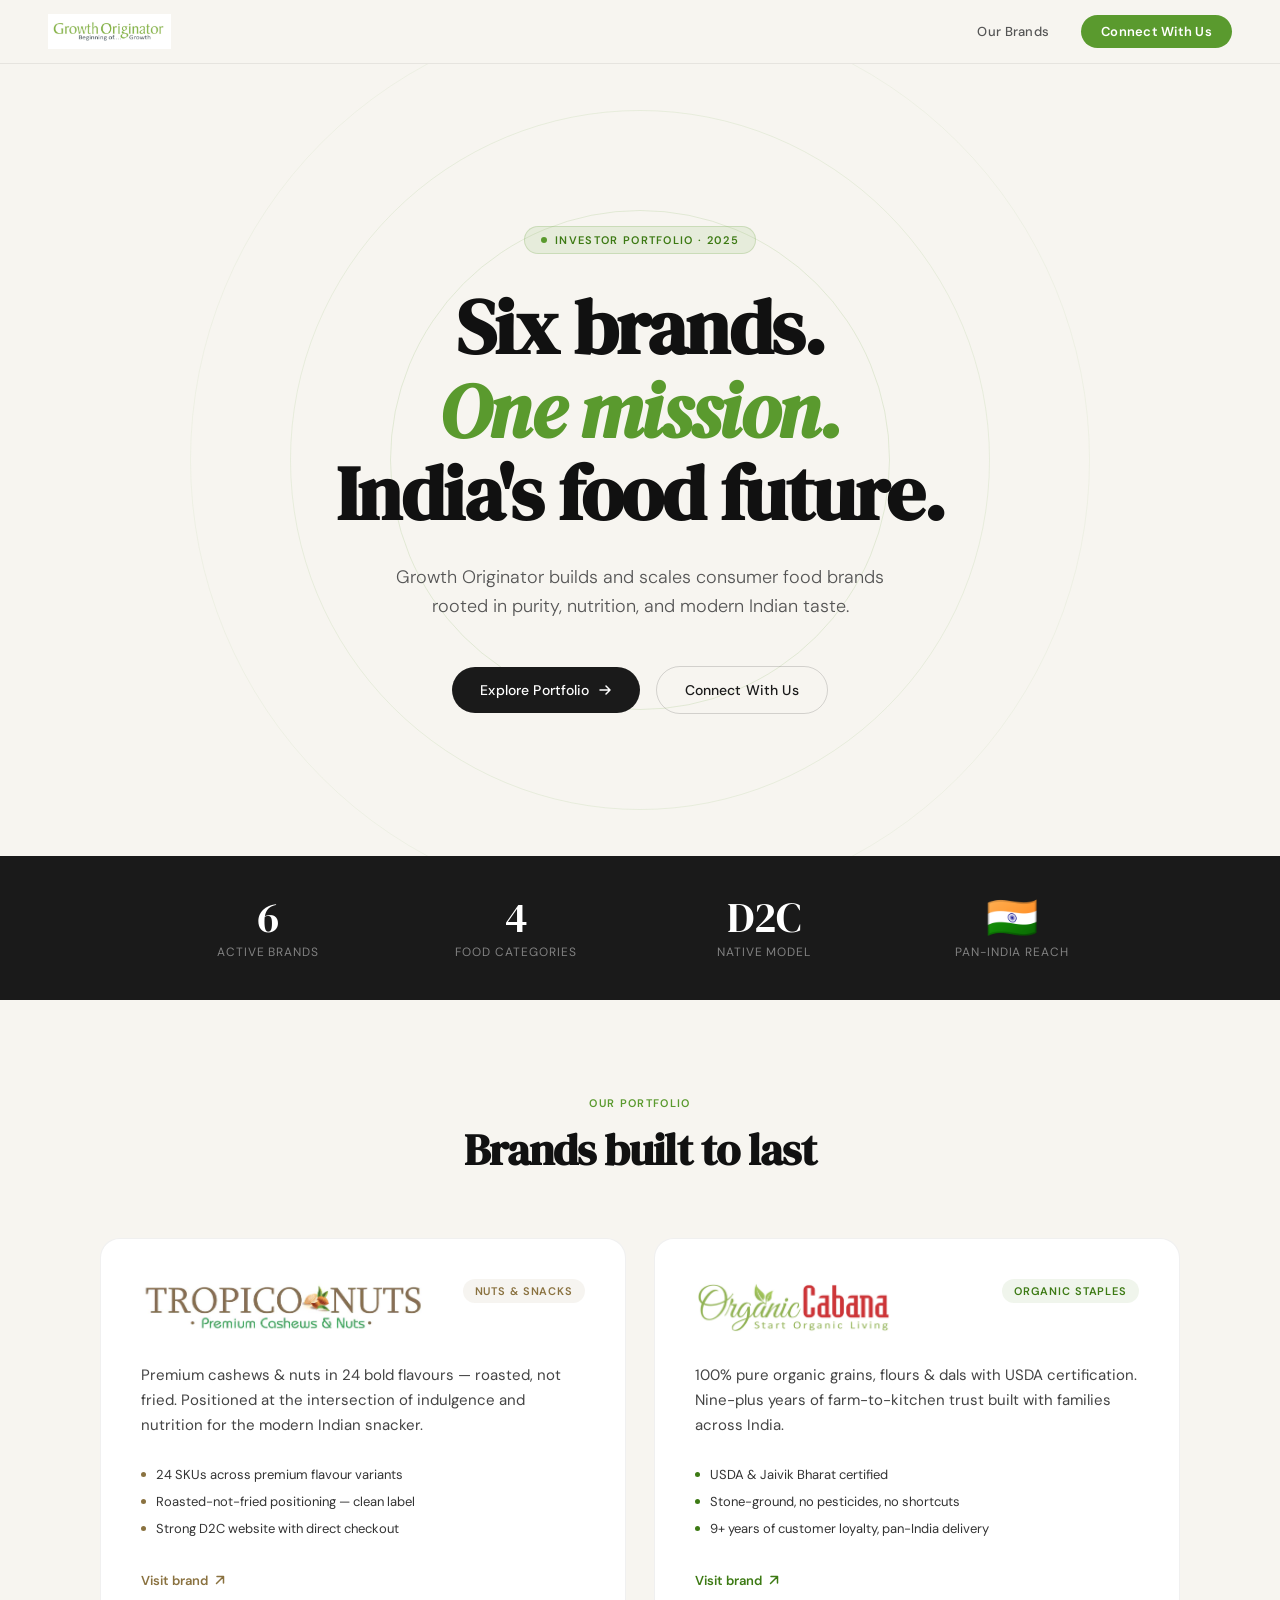
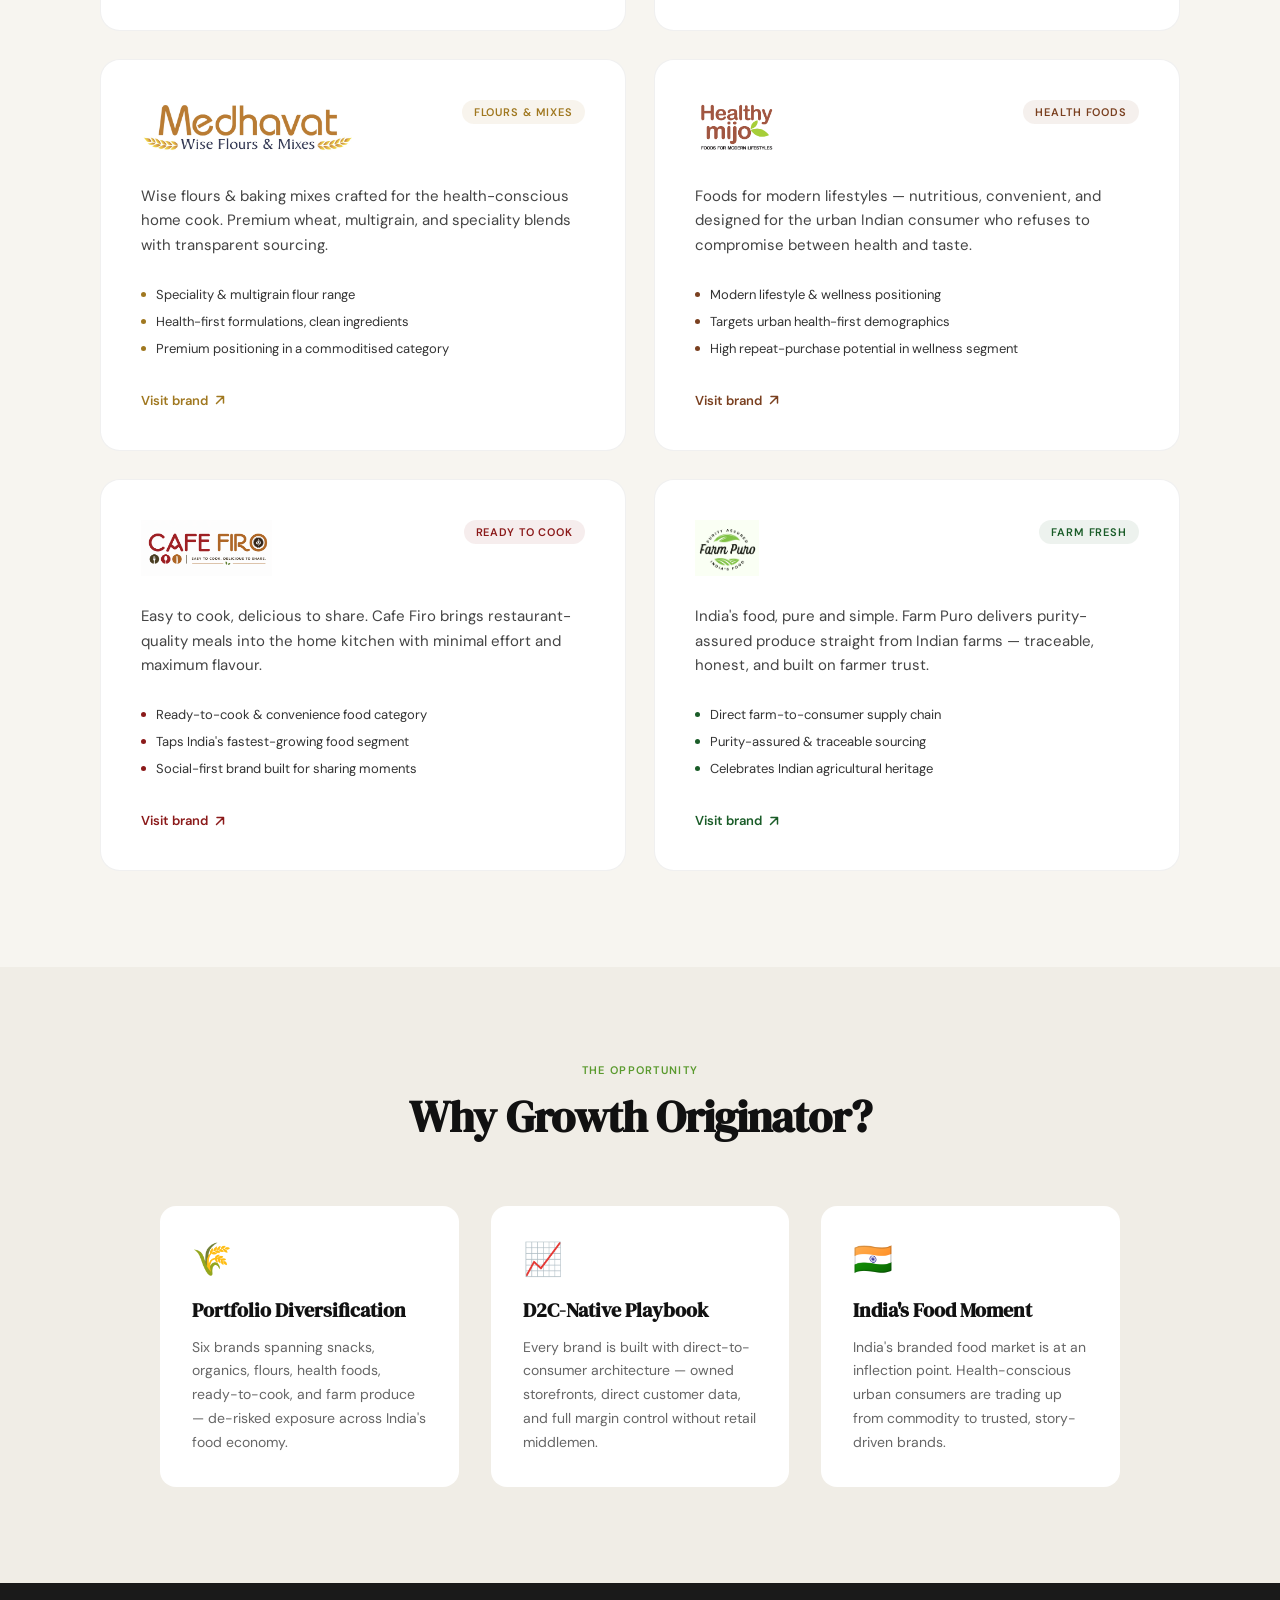
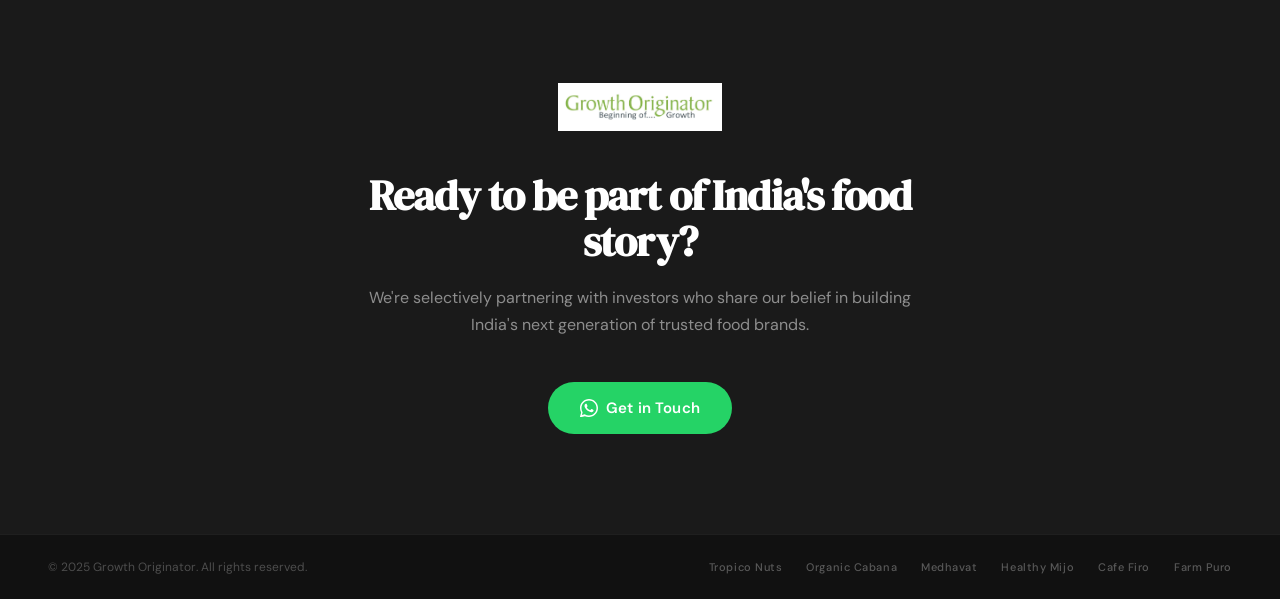
==== index.html @ 5754c077 "Move static site to repo root for GitHub Pages GitHub Pages serves from the repo root (or /docs), no" ====
<!DOCTYPE html>
<html lang="en">
<head>
<meta charset="utf-8" />
<meta name="viewport" content="width=device-width, initial-scale=1" />
<title>Growth Originator — Investor Portfolio</title>
<meta name="description" content="Growth Originator builds and scales consumer food brands rooted in purity, nutrition, and modern Indian taste. Explore our six D2C brands." />
<link rel="preconnect" href="https://fonts.googleapis.com" />
<link rel="preconnect" href="https://fonts.gstatic.com" crossorigin="anonymous" />
<link href="https://fonts.googleapis.com/css2?family=DM+Serif+Display:ital@0;1&family=DM+Sans:wght@300;400;500;600&display=swap" rel="stylesheet" />
<link rel="stylesheet" href="css/styles.css" />
</head>
<body>

<!-- NAV -->
<nav class="nav">
  <img src="assets/img/go-logo.jpg" alt="Growth Originator" class="nav__logo" />
  <div class="nav__links">
    <a href="#portfolio">Our Brands</a>
    <a href="#cta" class="nav__cta">Connect With Us</a>
  </div>
</nav>

<!-- HERO -->
<section class="hero">
  <div class="hero__rings" aria-hidden="true">
    <div class="hero__ring hero__ring--sm"></div>
    <div class="hero__ring hero__ring--lg"></div>
    <div class="hero__ring hero__ring--md"></div>
  </div>

  <div class="hero__content">
    <div class="badge">
      <span class="badge__dot"></span>
      Investor Portfolio &middot; 2025
    </div>
    <h1 class="hero__title">
      Six brands.<br /><em>One mission.</em><br />India's food future.
    </h1>
    <p class="hero__subtitle">
      Growth Originator builds and scales consumer food brands rooted in purity, nutrition, and modern Indian taste.
    </p>
    <div class="hero__actions">
      <a href="#portfolio" class="btn btn--dark">
        Explore Portfolio
        <svg width="14" height="14" viewBox="0 0 14 14" fill="none"><path d="M2 7h10M8 3l4 4-4 4" stroke="currentColor" stroke-width="1.5" stroke-linecap="round" stroke-linejoin="round"/></svg>
      </a>
      <a href="#cta" class="btn btn--outline">Connect With Us</a>
    </div>
  </div>
</section>

<!-- STATS BAR -->
<section class="stats">
  <div class="stats__grid">
    <div class="stat">
      <div class="stat__value">6</div>
      <div class="stat__label">Active Brands</div>
    </div>
    <div class="stat">
      <div class="stat__value">4</div>
      <div class="stat__label">Food Categories</div>
    </div>
    <div class="stat">
      <div class="stat__value">D2C</div>
      <div class="stat__label">Native Model</div>
    </div>
    <div class="stat">
      <div class="stat__value">🇮🇳</div>
      <div class="stat__label">Pan-India Reach</div>
    </div>
  </div>
</section>

<!-- PORTFOLIO GRID -->
<section id="portfolio" class="portfolio">
  <div class="portfolio__inner">
    <div class="section-heading">
      <div class="eyebrow">Our Portfolio</div>
      <h2 class="section-title">Brands built to last</h2>
    </div>

    <div class="card-grid">

      <!-- Tropico Nuts -->
      <article class="card">
        <div class="card__header">
          <img src="assets/img/tropico-nuts.png" alt="Tropico Nuts" class="card__logo" />
          <span class="card__tag" style="color:#8a7240; background:rgba(138,114,64,0.08);">Nuts &amp; Snacks</span>
        </div>
        <p class="card__desc">Premium cashews &amp; nuts in 24 bold flavours — roasted, not fried. Positioned at the intersection of indulgence and nutrition for the modern Indian snacker.</p>
        <ul class="card__points" style="--dot-color:#8a7240;">
          <li>24 SKUs across premium flavour variants</li>
          <li>Roasted-not-fried positioning — clean label</li>
          <li>Strong D2C website with direct checkout</li>
        </ul>
        <a href="https://tropiconuts.vercel.app/" target="_blank" rel="noopener" class="card__link" style="color:#8a7240;">
          Visit brand
          <svg width="12" height="12" viewBox="0 0 12 12" fill="none"><path d="M2.5 9.5l7-7M3 2.5h6.5V9" stroke="currentColor" stroke-width="1.5" stroke-linecap="round" stroke-linejoin="round"/></svg>
        </a>
      </article>

      <!-- Organic Cabana -->
      <article class="card">
        <div class="card__header">
          <img src="assets/img/organic-cabana.png" alt="Organic Cabana" class="card__logo" />
          <span class="card__tag" style="color:#3d7a14; background:rgba(61,122,20,0.08);">Organic Staples</span>
        </div>
        <p class="card__desc">100% pure organic grains, flours &amp; dals with USDA certification. Nine-plus years of farm-to-kitchen trust built with families across India.</p>
        <ul class="card__points" style="--dot-color:#3d7a14;">
          <li>USDA &amp; Jaivik Bharat certified</li>
          <li>Stone-ground, no pesticides, no shortcuts</li>
          <li>9+ years of customer loyalty, pan-India delivery</li>
        </ul>
        <a href="https://organiccabana.growthoriginator.com/" target="_blank" rel="noopener" class="card__link" style="color:#3d7a14;">
          Visit brand
          <svg width="12" height="12" viewBox="0 0 12 12" fill="none"><path d="M2.5 9.5l7-7M3 2.5h6.5V9" stroke="currentColor" stroke-width="1.5" stroke-linecap="round" stroke-linejoin="round"/></svg>
        </a>
      </article>

      <!-- Medhavat -->
      <article class="card">
        <div class="card__header">
          <img src="assets/img/medhavat.png" alt="Medhavat" class="card__logo" />
          <span class="card__tag" style="color:#a07820; background:rgba(160,120,32,0.08);">Flours &amp; Mixes</span>
        </div>
        <p class="card__desc">Wise flours &amp; baking mixes crafted for the health-conscious home cook. Premium wheat, multigrain, and speciality blends with transparent sourcing.</p>
        <ul class="card__points" style="--dot-color:#a07820;">
          <li>Speciality &amp; multigrain flour range</li>
          <li>Health-first formulations, clean ingredients</li>
          <li>Premium positioning in a commoditised category</li>
        </ul>
        <a href="https://medhavat.growthoriginator.com/" target="_blank" rel="noopener" class="card__link" style="color:#a07820;">
          Visit brand
          <svg width="12" height="12" viewBox="0 0 12 12" fill="none"><path d="M2.5 9.5l7-7M3 2.5h6.5V9" stroke="currentColor" stroke-width="1.5" stroke-linecap="round" stroke-linejoin="round"/></svg>
        </a>
      </article>

      <!-- Healthy Mijo -->
      <article class="card">
        <div class="card__header">
          <img src="assets/img/healthy-mijo.png" alt="Healthy Mijo" class="card__logo" />
          <span class="card__tag" style="color:#7a4020; background:rgba(122,64,32,0.08);">Health Foods</span>
        </div>
        <p class="card__desc">Foods for modern lifestyles — nutritious, convenient, and designed for the urban Indian consumer who refuses to compromise between health and taste.</p>
        <ul class="card__points" style="--dot-color:#7a4020;">
          <li>Modern lifestyle &amp; wellness positioning</li>
          <li>Targets urban health-first demographics</li>
          <li>High repeat-purchase potential in wellness segment</li>
        </ul>
        <a href="https://healthymijo.growthoriginator.com/" target="_blank" rel="noopener" class="card__link" style="color:#7a4020;">
          Visit brand
          <svg width="12" height="12" viewBox="0 0 12 12" fill="none"><path d="M2.5 9.5l7-7M3 2.5h6.5V9" stroke="currentColor" stroke-width="1.5" stroke-linecap="round" stroke-linejoin="round"/></svg>
        </a>
      </article>

      <!-- Cafe Firo -->
      <article class="card">
        <div class="card__header">
          <img src="assets/img/cafe-firo.png" alt="Cafe Firo" class="card__logo" />
          <span class="card__tag" style="color:#8b1a1a; background:rgba(139,26,26,0.08);">Ready to Cook</span>
        </div>
        <p class="card__desc">Easy to cook, delicious to share. Cafe Firo brings restaurant-quality meals into the home kitchen with minimal effort and maximum flavour.</p>
        <ul class="card__points" style="--dot-color:#8b1a1a;">
          <li>Ready-to-cook &amp; convenience food category</li>
          <li>Taps India's fastest-growing food segment</li>
          <li>Social-first brand built for sharing moments</li>
        </ul>
        <a href="https://cafefiro.tenskywholesale.com/CafeFiro.html" target="_blank" rel="noopener" class="card__link" style="color:#8b1a1a;">
          Visit brand
          <svg width="12" height="12" viewBox="0 0 12 12" fill="none"><path d="M2.5 9.5l7-7M3 2.5h6.5V9" stroke="currentColor" stroke-width="1.5" stroke-linecap="round" stroke-linejoin="round"/></svg>
        </a>
      </article>

      <!-- Farm Puro -->
      <article class="card">
        <div class="card__header">
          <img src="assets/img/farm-puro.png" alt="Farm Puro" class="card__logo" />
          <span class="card__tag" style="color:#1a5c28; background:rgba(26,92,40,0.08);">Farm Fresh</span>
        </div>
        <p class="card__desc">India's food, pure and simple. Farm Puro delivers purity-assured produce straight from Indian farms — traceable, honest, and built on farmer trust.</p>
        <ul class="card__points" style="--dot-color:#1a5c28;">
          <li>Direct farm-to-consumer supply chain</li>
          <li>Purity-assured &amp; traceable sourcing</li>
          <li>Celebrates Indian agricultural heritage</li>
        </ul>
        <a href="https://farmpuro.tenskywholesale.com/" target="_blank" rel="noopener" class="card__link" style="color:#1a5c28;">
          Visit brand
          <svg width="12" height="12" viewBox="0 0 12 12" fill="none"><path d="M2.5 9.5l7-7M3 2.5h6.5V9" stroke="currentColor" stroke-width="1.5" stroke-linecap="round" stroke-linejoin="round"/></svg>
        </a>
      </article>

    </div>
  </div>
</section>

<!-- WHY INVEST -->
<section class="why">
  <div class="why__inner">
    <div class="section-heading">
      <div class="eyebrow">The Opportunity</div>
      <h2 class="section-title">Why Growth Originator?</h2>
    </div>
    <div class="why__grid">
      <div class="why-card">
        <div class="why-card__icon">🌾</div>
        <h3 class="why-card__title">Portfolio Diversification</h3>
        <p class="why-card__desc">Six brands spanning snacks, organics, flours, health foods, ready-to-cook, and farm produce — de-risked exposure across India's food economy.</p>
      </div>
      <div class="why-card">
        <div class="why-card__icon">📈</div>
        <h3 class="why-card__title">D2C-Native Playbook</h3>
        <p class="why-card__desc">Every brand is built with direct-to-consumer architecture — owned storefronts, direct customer data, and full margin control without retail middlemen.</p>
      </div>
      <div class="why-card">
        <div class="why-card__icon">🇮🇳</div>
        <h3 class="why-card__title">India's Food Moment</h3>
        <p class="why-card__desc">India's branded food market is at an inflection point. Health-conscious urban consumers are trading up from commodity to trusted, story-driven brands.</p>
      </div>
    </div>
  </div>
</section>

<!-- CTA -->
<section id="cta" class="cta">
  <div class="cta__inner">
    <img src="assets/img/go-logo.jpg" alt="Growth Originator" class="cta__logo" />
    <h2 class="cta__title">Ready to be part of India's food story?</h2>
    <p class="cta__subtitle">We're selectively partnering with investors who share our belief in building India's next generation of trusted food brands.</p>
    <div class="cta__actions">
      <a href="https://wa.me/919667395418?text=Hi%2C%20I%20am%20interested%20in%20knowing%20more%20about%20your%20D2C%20Brands" target="_blank" rel="noopener" class="btn btn--whatsapp">
        <svg width="18" height="18" viewBox="0 0 24 24" fill="currentColor"><path d="M17.472 14.382c-.297-.149-1.758-.867-2.03-.967-.273-.099-.471-.148-.67.15-.197.297-.767.966-.94 1.164-.173.199-.347.223-.644.075-.297-.15-1.255-.463-2.39-1.475-.883-.788-1.48-1.761-1.653-2.059-.173-.297-.018-.458.13-.606.134-.133.298-.347.446-.52.149-.174.198-.298.298-.497.099-.198.05-.371-.025-.52-.075-.149-.669-1.612-.916-2.207-.242-.579-.487-.5-.669-.51-.173-.008-.371-.01-.57-.01-.198 0-.52.074-.792.372-.272.297-1.04 1.016-1.04 2.479 0 1.462 1.065 2.875 1.213 3.074.149.198 2.096 3.2 5.077 4.487.709.306 1.262.489 1.694.625.712.227 1.36.195 1.871.118.571-.085 1.758-.719 2.006-1.413.248-.694.248-1.289.173-1.413-.074-.124-.272-.198-.57-.347z"/><path d="M12 0C5.373 0 0 5.373 0 12c0 2.123.555 4.116 1.528 5.847L.057 23.428a.75.75 0 0 0 .915.915l5.624-1.474A11.953 11.953 0 0 0 12 24c6.627 0 12-5.373 12-12S18.627 0 12 0zm0 22c-1.907 0-3.693-.504-5.23-1.385l-.374-.22-3.88 1.017 1.034-3.772-.242-.389A9.96 9.96 0 0 1 2 12C2 6.477 6.477 2 12 2s10 4.477 10 10-4.477 10-10 10z"/></svg>
        Get in Touch
      </a>
    </div>
  </div>
</section>

<!-- FOOTER -->
<footer class="footer">
  <p class="footer__copyright">© 2025 Growth Originator. All rights reserved.</p>
  <div class="footer__links">
    <a href="https://tropiconuts.vercel.app/" target="_blank" rel="noopener">Tropico Nuts</a>
    <a href="https://organiccabana.growthoriginator.com/" target="_blank" rel="noopener">Organic Cabana</a>
    <a href="https://medhavat.growthoriginator.com/" target="_blank" rel="noopener">Medhavat</a>
    <a href="https://healthymijo.growthoriginator.com/" target="_blank" rel="noopener">Healthy Mijo</a>
    <a href="https://cafefiro.tenskywholesale.com/CafeFiro.html" target="_blank" rel="noopener">Cafe Firo</a>
    <a href="https://farmpuro.tenskywholesale.com/" target="_blank" rel="noopener">Farm Puro</a>
  </div>
</footer>

</body>
</html>
---- css/styles.css ----
*, *::before, *::after {
  box-sizing: border-box;
  margin: 0;
  padding: 0;
}

html {
  scroll-behavior: smooth;
}

body {
  background: #f7f5f0;
  font-family: 'DM Sans', sans-serif;
  color: #1a1a1a;
}

a {
  color: inherit;
  text-decoration: none;
}

@keyframes fadeUp {
  from { opacity: 0; transform: translateY(24px); }
  to   { opacity: 1; transform: translateY(0); }
}

@keyframes pulse-dot {
  0%, 100% { opacity: 1; }
  50% { opacity: 0.4; }
}

/* NAV */
.nav {
  position: sticky;
  top: 0;
  z-index: 100;
  background: rgba(247, 245, 240, 0.92);
  backdrop-filter: blur(12px);
  border-bottom: 1px solid rgba(0, 0, 0, 0.07);
  padding: 0 48px;
  display: flex;
  align-items: center;
  justify-content: space-between;
  height: 64px;
}

.nav__logo {
  height: 36px;
  object-fit: contain;
}

.nav__links {
  display: flex;
  align-items: center;
  gap: 32px;
}

.nav__links > a {
  font-size: 13px;
  font-weight: 500;
  color: #555;
  letter-spacing: 0.02em;
}

.nav__cta {
  font-weight: 600 !important;
  background: #5a9a2e;
  color: #fff !important;
  padding: 8px 20px;
  border-radius: 100px;
  transition: background 0.2s;
}

.nav__cta:hover {
  background: #4d8527;
}

/* HERO */
.hero {
  min-height: 88vh;
  display: flex;
  flex-direction: column;
  align-items: center;
  justify-content: center;
  text-align: center;
  padding: 80px 48px 60px;
  position: relative;
  overflow: hidden;
}

.hero__rings {
  position: absolute;
  inset: 0;
  pointer-events: none;
}

.hero__ring {
  position: absolute;
  top: 50%;
  left: 50%;
  transform: translate(-50%, -50%);
  border-radius: 50%;
}

.hero__ring--sm {
  width: 500px;
  height: 500px;
  border: 1px solid rgba(90, 154, 46, 0.14);
}

.hero__ring--md {
  width: 700px;
  height: 700px;
  border: 1px solid rgba(90, 154, 46, 0.10);
}

.hero__ring--lg {
  width: 900px;
  height: 900px;
  border: 1px solid rgba(90, 154, 46, 0.06);
}

.hero__content {
  animation: fadeUp 0.8s ease both;
  position: relative;
}

.badge {
  display: inline-flex;
  align-items: center;
  gap: 8px;
  background: rgba(90, 154, 46, 0.10);
  border: 1px solid rgba(90, 154, 46, 0.2);
  color: #3d7a14;
  font-size: 11px;
  font-weight: 600;
  letter-spacing: 0.12em;
  text-transform: uppercase;
  padding: 6px 16px;
  border-radius: 100px;
  margin-bottom: 32px;
}

.badge__dot {
  width: 6px;
  height: 6px;
  border-radius: 50%;
  background: #5a9a2e;
  animation: pulse-dot 2s ease infinite;
}

.hero__title {
  font-family: 'DM Serif Display', serif;
  font-size: clamp(42px, 6vw, 80px);
  line-height: 1.08;
  color: #111;
  max-width: 780px;
  margin: 0 auto 28px;
  letter-spacing: -0.02em;
}

.hero__title em {
  color: #5a9a2e;
  font-style: italic;
}

.hero__subtitle {
  font-size: 18px;
  font-weight: 300;
  color: #555;
  max-width: 520px;
  margin: 0 auto 44px;
  line-height: 1.65;
}

.hero__actions {
  display: flex;
  align-items: center;
  justify-content: center;
  gap: 16px;
  flex-wrap: wrap;
}

.btn {
  display: inline-flex;
  align-items: center;
  gap: 8px;
  font-size: 14px;
  font-weight: 500;
  padding: 14px 28px;
  border-radius: 100px;
  letter-spacing: 0.01em;
  transition: opacity 0.2s, background 0.2s, border-color 0.2s;
}

.btn--dark {
  background: #1a1a1a;
  color: #fff;
}

.btn--dark:hover {
  background: #000;
}

.btn--outline {
  background: transparent;
  color: #1a1a1a;
  border: 1.5px solid rgba(0, 0, 0, 0.15);
}

.btn--outline:hover {
  border-color: rgba(0, 0, 0, 0.3);
}

/* STATS BAR */
.stats {
  background: #1a1a1a;
  padding: 40px 48px;
}

.stats__grid {
  max-width: 960px;
  margin: 0 auto;
  display: grid;
  grid-template-columns: repeat(4, 1fr);
  gap: 32px;
  text-align: center;
}

.stat__value {
  font-family: 'DM Serif Display', serif;
  font-size: 42px;
  color: #fff;
  line-height: 1;
}

.stat__label {
  font-size: 12px;
  color: rgba(255, 255, 255, 0.45);
  margin-top: 6px;
  letter-spacing: 0.08em;
  text-transform: uppercase;
}

/* SECTION HEADING (shared) */
.section-heading {
  text-align: center;
  margin-bottom: 64px;
}

.eyebrow {
  font-size: 11px;
  font-weight: 600;
  letter-spacing: 0.12em;
  text-transform: uppercase;
  color: #5a9a2e;
  margin-bottom: 16px;
}

.section-title {
  font-family: 'DM Serif Display', serif;
  font-size: 44px;
  color: #111;
  letter-spacing: -0.02em;
  line-height: 1.1;
}

/* PORTFOLIO GRID */
.portfolio {
  padding: 96px 48px;
}

.portfolio__inner {
  max-width: 1080px;
  margin: 0 auto;
}

.card-grid {
  display: grid;
  grid-template-columns: repeat(2, 1fr);
  gap: 28px;
}

.card {
  background: #fff;
  border-radius: 20px;
  padding: 40px;
  border: 1px solid rgba(0, 0, 0, 0.06);
  transition: box-shadow 0.2s;
}

.card:hover {
  box-shadow: 0 12px 40px rgba(0, 0, 0, 0.10);
}

.card__header {
  display: flex;
  align-items: flex-start;
  justify-content: space-between;
  margin-bottom: 28px;
  gap: 16px;
}

.card__logo {
  height: 56px;
  object-fit: contain;
  object-position: left;
}

.card__tag {
  font-size: 11px;
  font-weight: 600;
  letter-spacing: 0.08em;
  text-transform: uppercase;
  padding: 5px 12px;
  border-radius: 100px;
  white-space: nowrap;
}

.card__desc {
  font-size: 15px;
  color: #444;
  line-height: 1.65;
  margin-bottom: 28px;
}

.card__points {
  list-style: none;
  display: flex;
  flex-direction: column;
  gap: 10px;
  margin-bottom: 32px;
}

.card__points li {
  display: flex;
  align-items: center;
  gap: 10px;
  font-size: 13px;
  color: #333;
}

.card__points li::before {
  content: '';
  width: 5px;
  height: 5px;
  border-radius: 50%;
  background: var(--dot-color);
  flex-shrink: 0;
}

.card__link {
  display: inline-flex;
  align-items: center;
  gap: 6px;
  font-size: 13px;
  font-weight: 600;
}

/* WHY INVEST */
.why {
  background: #f0ede6;
  padding: 96px 48px;
}

.why__inner {
  max-width: 960px;
  margin: 0 auto;
}

.why__grid {
  display: grid;
  grid-template-columns: repeat(3, 1fr);
  gap: 32px;
}

.why-card {
  background: #fff;
  border-radius: 16px;
  padding: 32px;
}

.why-card__icon {
  font-size: 32px;
  margin-bottom: 16px;
}

.why-card__title {
  font-family: 'DM Serif Display', serif;
  font-size: 20px;
  margin-bottom: 12px;
  color: #111;
}

.why-card__desc {
  font-size: 14px;
  color: #666;
  line-height: 1.7;
}

/* CTA */
.cta {
  background: #1a1a1a;
  padding: 100px 48px;
  text-align: center;
}

.cta__inner {
  max-width: 560px;
  margin: 0 auto;
}

.cta__logo {
  height: 48px;
  object-fit: contain;
  margin-bottom: 36px;
}

.cta__title {
  font-family: 'DM Serif Display', serif;
  font-size: 42px;
  color: #fff;
  margin-bottom: 20px;
  letter-spacing: -0.02em;
  line-height: 1.1;
}

.cta__subtitle {
  font-size: 16px;
  color: rgba(255, 255, 255, 0.5);
  line-height: 1.7;
  margin-bottom: 44px;
}

.cta__actions {
  display: flex;
  align-items: center;
  justify-content: center;
  gap: 16px;
  flex-wrap: wrap;
}

.btn--whatsapp {
  background: #25d366;
  color: #fff;
  font-size: 15px;
  font-weight: 600;
  padding: 16px 32px;
}

.btn--whatsapp:hover {
  background: #20bd5a;
}

/* FOOTER */
.footer {
  background: #111;
  padding: 24px 48px;
  display: flex;
  align-items: center;
  justify-content: space-between;
  border-top: 1px solid rgba(255, 255, 255, 0.06);
  flex-wrap: wrap;
  gap: 16px;
}

.footer__copyright {
  font-size: 12px;
  color: rgba(255, 255, 255, 0.25);
}

.footer__links {
  display: flex;
  gap: 24px;
  flex-wrap: wrap;
}

.footer__links a {
  font-size: 11px;
  color: rgba(255, 255, 255, 0.3);
  letter-spacing: 0.05em;
  font-weight: 500;
  transition: color 0.2s;
}

.footer__links a:hover {
  color: rgba(255, 255, 255, 0.6);
}

/* RESPONSIVE */
@media (max-width: 860px) {
  .nav {
    padding: 0 24px;
  }

  .hero {
    padding: 64px 24px 48px;
  }

  .portfolio,
  .why {
    padding: 64px 24px;
  }

  .card-grid,
  .why__grid,
  .stats__grid {
    grid-template-columns: 1fr;
  }

  .footer {
    flex-direction: column;
    align-items: flex-start;
  }
}

@media (max-width: 480px) {
  .nav {
    padding: 0 16px;
  }

  .nav__logo {
    height: 26px;
  }

  .nav__links {
    gap: 10px;
  }

  .nav__links > a:not(.nav__cta) {
    display: none;
  }

  .nav__cta {
    padding: 7px 16px;
    font-size: 12px !important;
  }

  .card {
    padding: 28px;
  }
}
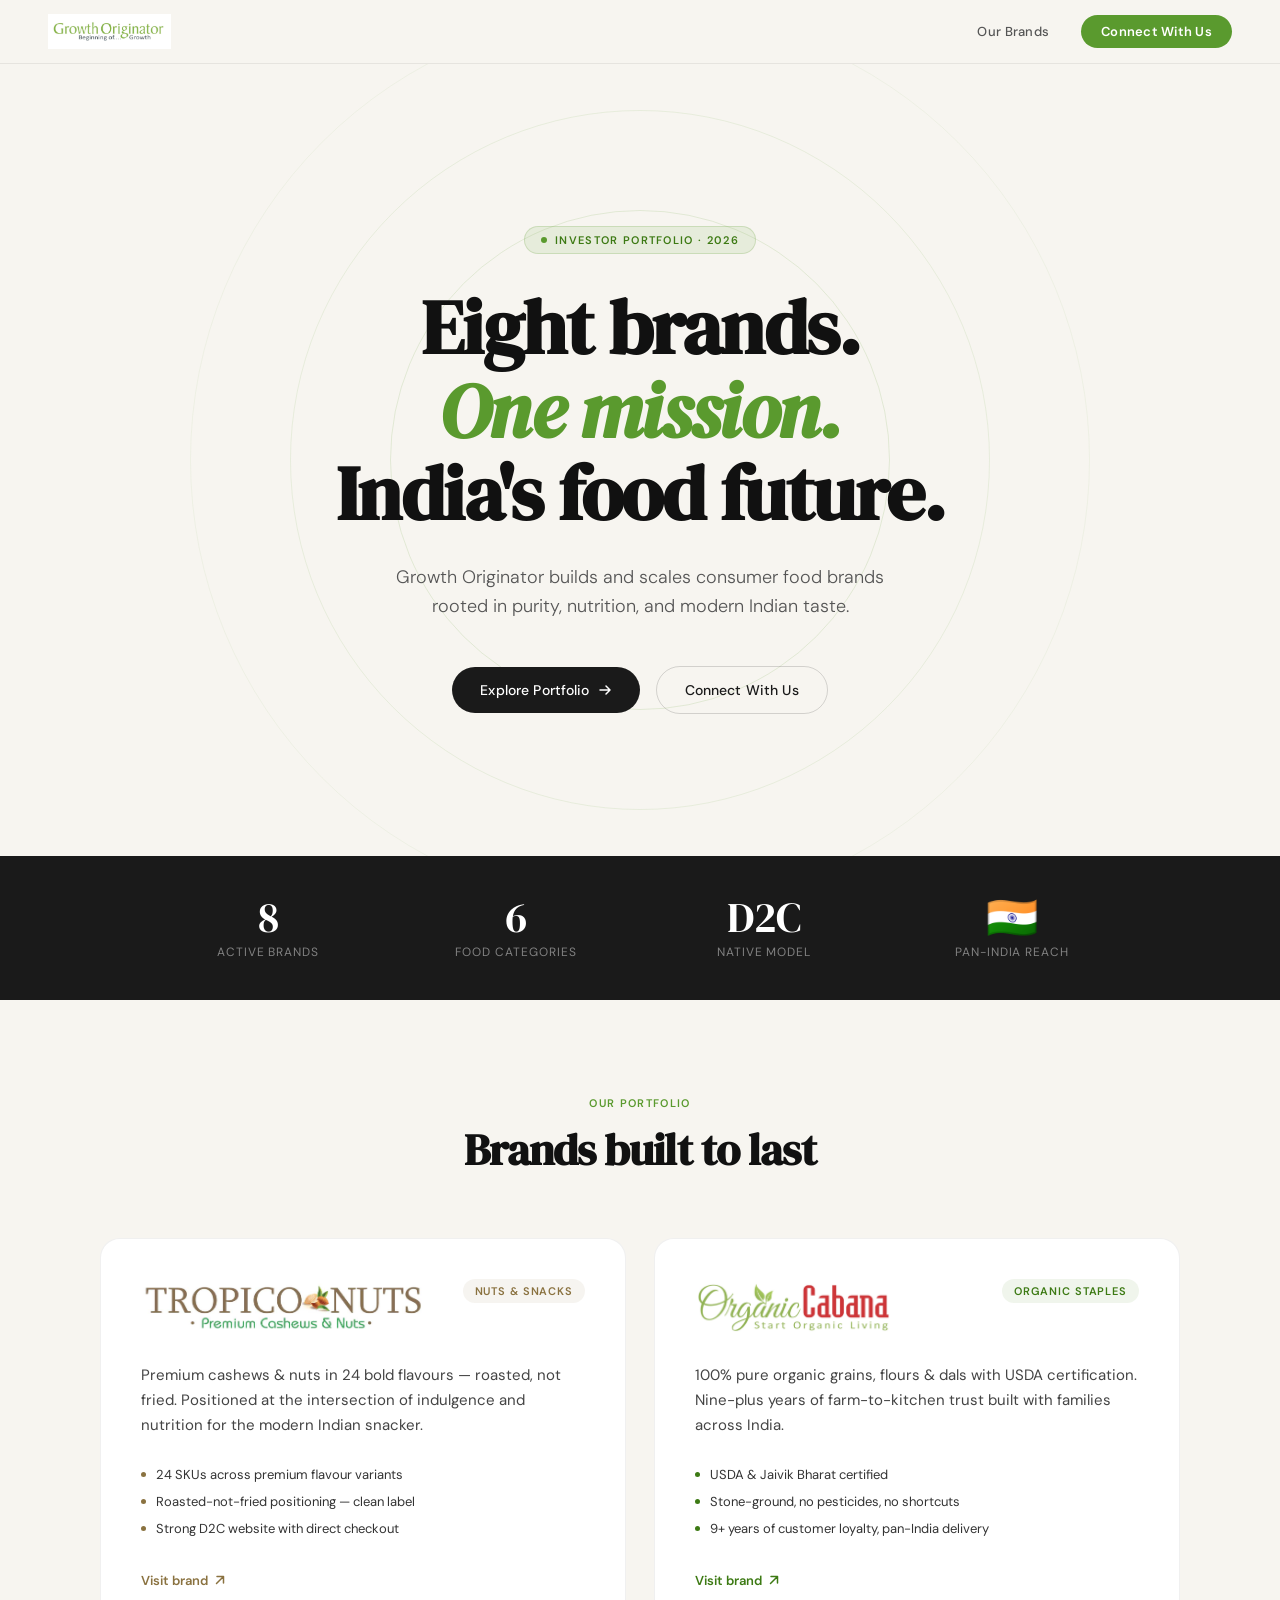
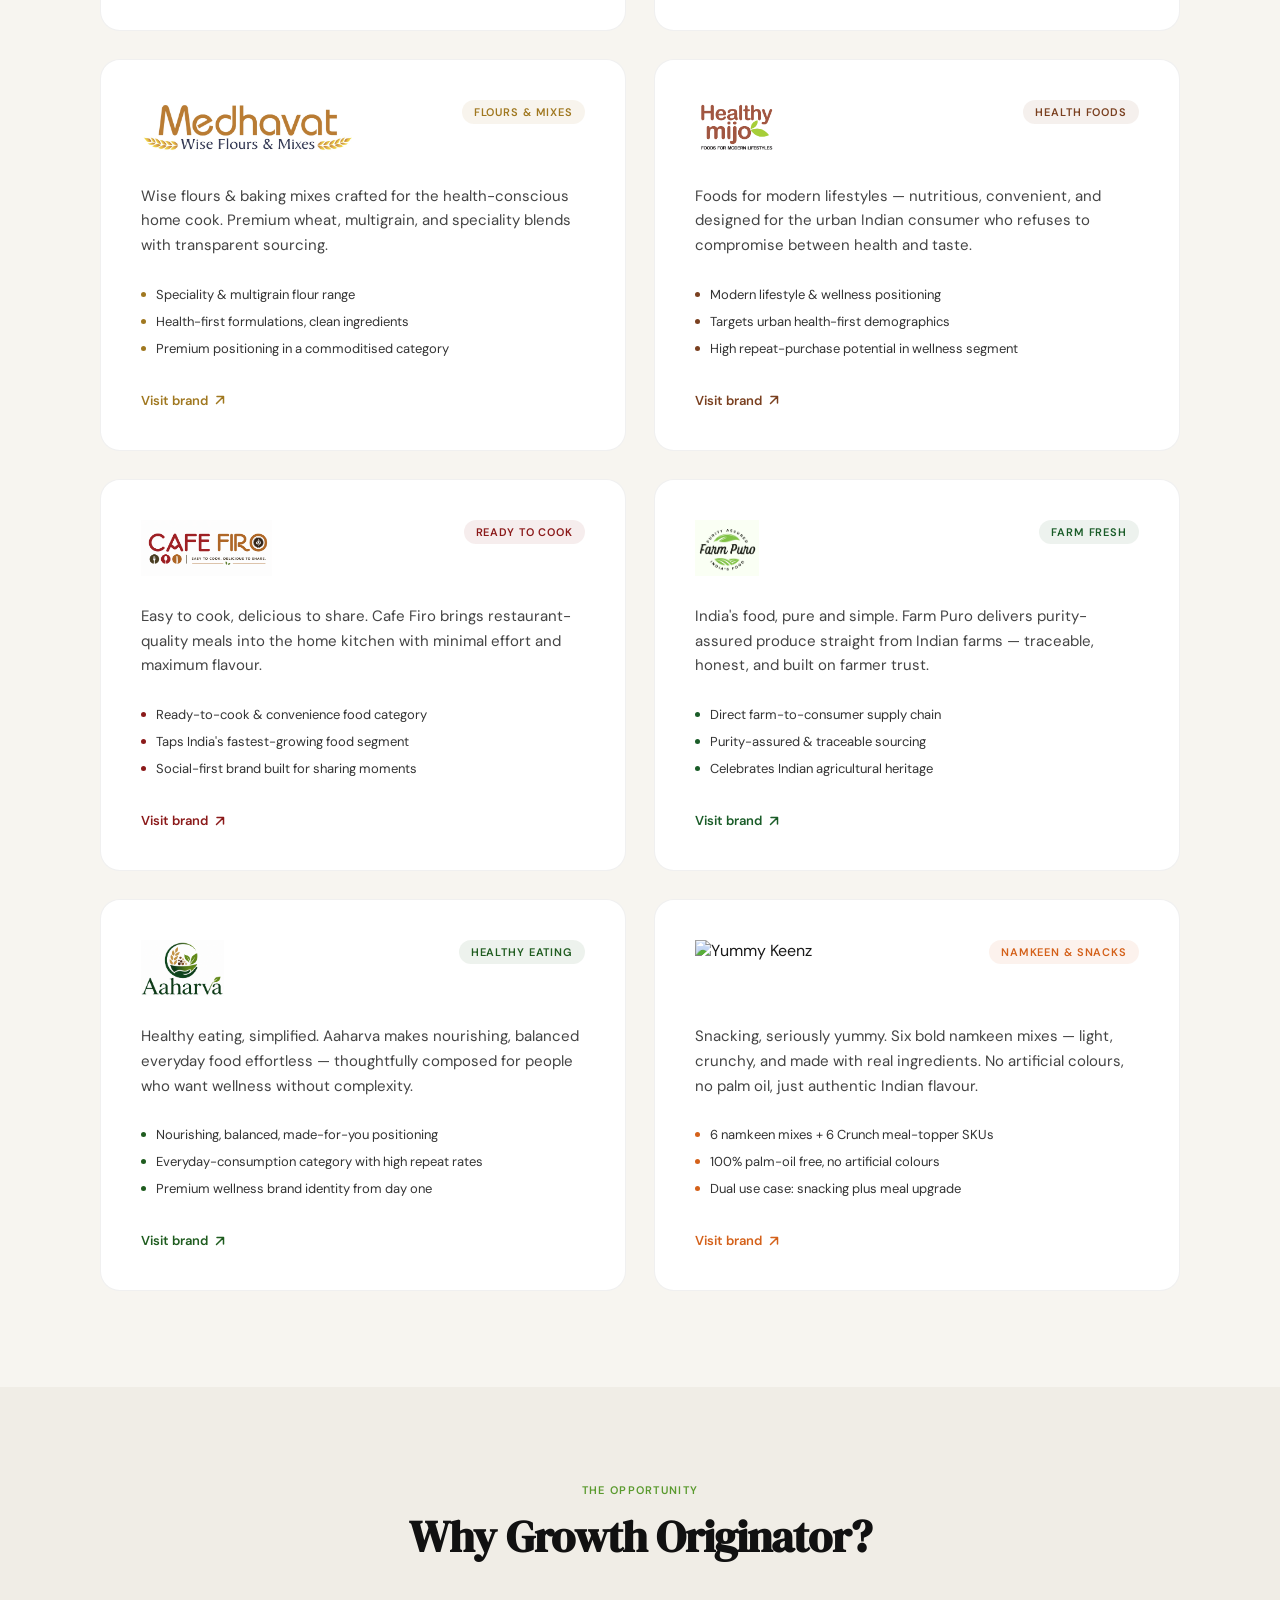
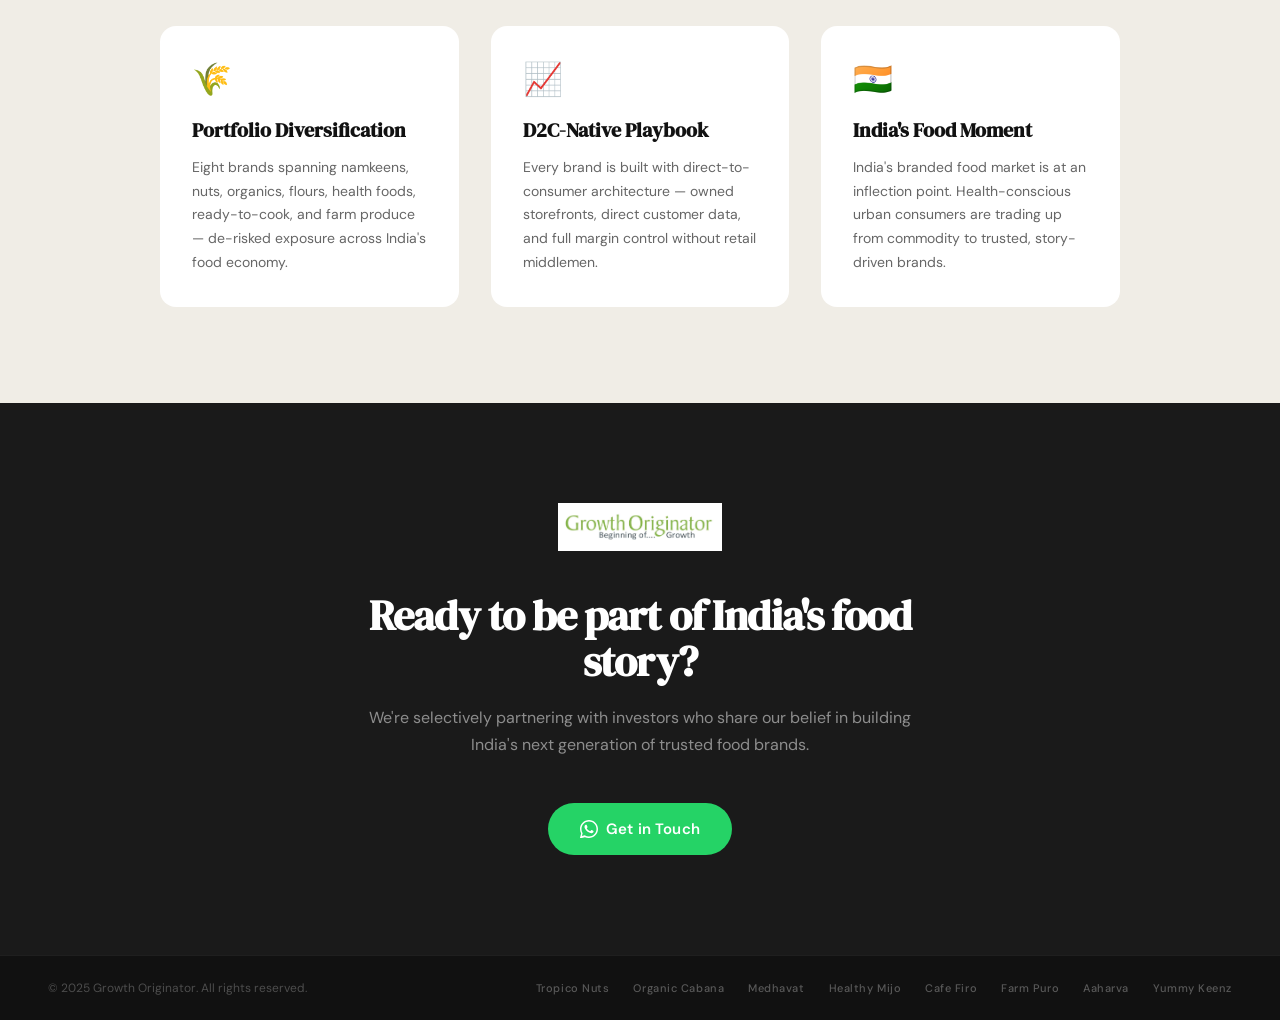
==== commit fb535c1a: "Expand portfolio to 8 brands, add Aaharva and Yummy Keenz Adds the two new brand cards from the upda" ====
--- a/index.html
+++ b/index.html
@@ -4,7 +4,7 @@
 <meta charset="utf-8" />
 <meta name="viewport" content="width=device-width, initial-scale=1" />
 <title>Growth Originator — Investor Portfolio</title>
-<meta name="description" content="Growth Originator builds and scales consumer food brands rooted in purity, nutrition, and modern Indian taste. Explore our six D2C brands." />
+<meta name="description" content="Growth Originator builds and scales consumer food brands rooted in purity, nutrition, and modern Indian taste. Explore our eight D2C brands." />
 <link rel="preconnect" href="https://fonts.googleapis.com" />
 <link rel="preconnect" href="https://fonts.gstatic.com" crossorigin="anonymous" />
 <link href="https://fonts.googleapis.com/css2?family=DM+Serif+Display:ital@0;1&family=DM+Sans:wght@300;400;500;600&display=swap" rel="stylesheet" />
@@ -32,10 +32,10 @@
   <div class="hero__content">
     <div class="badge">
       <span class="badge__dot"></span>
-      Investor Portfolio &middot; 2025
+      Investor Portfolio &middot; 2026
     </div>
     <h1 class="hero__title">
-      Six brands.<br /><em>One mission.</em><br />India's food future.
+      Eight brands.<br /><em>One mission.</em><br />India's food future.
     </h1>
     <p class="hero__subtitle">
       Growth Originator builds and scales consumer food brands rooted in purity, nutrition, and modern Indian taste.
@@ -54,11 +54,11 @@
 <section class="stats">
   <div class="stats__grid">
     <div class="stat">
+      <div class="stat__value">8</div>
+      <div class="stat__label">Active Brands</div>
+    </div>
+    <div class="stat">
       <div class="stat__value">6</div>
-      <div class="stat__label">Active Brands</div>
-    </div>
-    <div class="stat">
-      <div class="stat__value">4</div>
       <div class="stat__label">Food Categories</div>
     </div>
     <div class="stat">
@@ -112,7 +112,7 @@
           <li>Stone-ground, no pesticides, no shortcuts</li>
           <li>9+ years of customer loyalty, pan-India delivery</li>
         </ul>
-        <a href="https://organiccabana.growthoriginator.com/" target="_blank" rel="noopener" class="card__link" style="color:#3d7a14;">
+        <a href="https://organiccabana.growthoriginator.in/" target="_blank" rel="noopener" class="card__link" style="color:#3d7a14;">
           Visit brand
           <svg width="12" height="12" viewBox="0 0 12 12" fill="none"><path d="M2.5 9.5l7-7M3 2.5h6.5V9" stroke="currentColor" stroke-width="1.5" stroke-linecap="round" stroke-linejoin="round"/></svg>
         </a>
@@ -130,7 +130,7 @@
           <li>Health-first formulations, clean ingredients</li>
           <li>Premium positioning in a commoditised category</li>
         </ul>
-        <a href="https://medhavat.growthoriginator.com/" target="_blank" rel="noopener" class="card__link" style="color:#a07820;">
+        <a href="https://medhavat.growthoriginator.in/" target="_blank" rel="noopener" class="card__link" style="color:#a07820;">
           Visit brand
           <svg width="12" height="12" viewBox="0 0 12 12" fill="none"><path d="M2.5 9.5l7-7M3 2.5h6.5V9" stroke="currentColor" stroke-width="1.5" stroke-linecap="round" stroke-linejoin="round"/></svg>
         </a>
@@ -148,7 +148,7 @@
           <li>Targets urban health-first demographics</li>
           <li>High repeat-purchase potential in wellness segment</li>
         </ul>
-        <a href="https://healthymijo.growthoriginator.com/" target="_blank" rel="noopener" class="card__link" style="color:#7a4020;">
+        <a href="https://healthymijo.growthoriginator.in/" target="_blank" rel="noopener" class="card__link" style="color:#7a4020;">
           Visit brand
           <svg width="12" height="12" viewBox="0 0 12 12" fill="none"><path d="M2.5 9.5l7-7M3 2.5h6.5V9" stroke="currentColor" stroke-width="1.5" stroke-linecap="round" stroke-linejoin="round"/></svg>
         </a>
@@ -185,6 +185,42 @@
           <li>Celebrates Indian agricultural heritage</li>
         </ul>
         <a href="https://farmpuro.tenskywholesale.com/" target="_blank" rel="noopener" class="card__link" style="color:#1a5c28;">
+          Visit brand
+          <svg width="12" height="12" viewBox="0 0 12 12" fill="none"><path d="M2.5 9.5l7-7M3 2.5h6.5V9" stroke="currentColor" stroke-width="1.5" stroke-linecap="round" stroke-linejoin="round"/></svg>
+        </a>
+      </article>
+
+      <!-- Aaharva -->
+      <article class="card">
+        <div class="card__header">
+          <img src="assets/img/aaharva-mark.png" alt="Aaharva" class="card__logo" />
+          <span class="card__tag" style="color:#1f5c1f; background:rgba(31,92,31,0.08);">Healthy Eating</span>
+        </div>
+        <p class="card__desc">Healthy eating, simplified. Aaharva makes nourishing, balanced everyday food effortless — thoughtfully composed for people who want wellness without complexity.</p>
+        <ul class="card__points" style="--dot-color:#1f5c1f;">
+          <li>Nourishing, balanced, made-for-you positioning</li>
+          <li>Everyday-consumption category with high repeat rates</li>
+          <li>Premium wellness brand identity from day one</li>
+        </ul>
+        <a href="https://aaharva.growthoriginator.in/" target="_blank" rel="noopener" class="card__link" style="color:#1f5c1f;">
+          Visit brand
+          <svg width="12" height="12" viewBox="0 0 12 12" fill="none"><path d="M2.5 9.5l7-7M3 2.5h6.5V9" stroke="currentColor" stroke-width="1.5" stroke-linecap="round" stroke-linejoin="round"/></svg>
+        </a>
+      </article>
+
+      <!-- Yummy Keenz -->
+      <article class="card">
+        <div class="card__header">
+          <img src="https://yummykeenz.growthoriginator.in/assets/yummykeenz-logo.png" alt="Yummy Keenz" class="card__logo" />
+          <span class="card__tag" style="color:#d4611a; background:rgba(212,97,26,0.08);">Namkeen &amp; Snacks</span>
+        </div>
+        <p class="card__desc">Snacking, seriously yummy. Six bold namkeen mixes — light, crunchy, and made with real ingredients. No artificial colours, no palm oil, just authentic Indian flavour.</p>
+        <ul class="card__points" style="--dot-color:#d4611a;">
+          <li>6 namkeen mixes + 6 Crunch meal-topper SKUs</li>
+          <li>100% palm-oil free, no artificial colours</li>
+          <li>Dual use case: snacking plus meal upgrade</li>
+        </ul>
+        <a href="https://yummykeenz.growthoriginator.in/" target="_blank" rel="noopener" class="card__link" style="color:#d4611a;">
           Visit brand
           <svg width="12" height="12" viewBox="0 0 12 12" fill="none"><path d="M2.5 9.5l7-7M3 2.5h6.5V9" stroke="currentColor" stroke-width="1.5" stroke-linecap="round" stroke-linejoin="round"/></svg>
         </a>
@@ -205,7 +241,7 @@
       <div class="why-card">
         <div class="why-card__icon">🌾</div>
         <h3 class="why-card__title">Portfolio Diversification</h3>
-        <p class="why-card__desc">Six brands spanning snacks, organics, flours, health foods, ready-to-cook, and farm produce — de-risked exposure across India's food economy.</p>
+        <p class="why-card__desc">Eight brands spanning namkeens, nuts, organics, flours, health foods, ready-to-cook, and farm produce — de-risked exposure across India's food economy.</p>
       </div>
       <div class="why-card">
         <div class="why-card__icon">📈</div>
@@ -241,11 +277,13 @@
   <p class="footer__copyright">© 2025 Growth Originator. All rights reserved.</p>
   <div class="footer__links">
     <a href="https://tropiconuts.vercel.app/" target="_blank" rel="noopener">Tropico Nuts</a>
-    <a href="https://organiccabana.growthoriginator.com/" target="_blank" rel="noopener">Organic Cabana</a>
-    <a href="https://medhavat.growthoriginator.com/" target="_blank" rel="noopener">Medhavat</a>
-    <a href="https://healthymijo.growthoriginator.com/" target="_blank" rel="noopener">Healthy Mijo</a>
+    <a href="https://organiccabana.growthoriginator.in/" target="_blank" rel="noopener">Organic Cabana</a>
+    <a href="https://medhavat.growthoriginator.in/" target="_blank" rel="noopener">Medhavat</a>
+    <a href="https://healthymijo.growthoriginator.in/" target="_blank" rel="noopener">Healthy Mijo</a>
     <a href="https://cafefiro.tenskywholesale.com/CafeFiro.html" target="_blank" rel="noopener">Cafe Firo</a>
     <a href="https://farmpuro.tenskywholesale.com/" target="_blank" rel="noopener">Farm Puro</a>
+    <a href="https://aaharva.growthoriginator.in/" target="_blank" rel="noopener">Aaharva</a>
+    <a href="https://yummykeenz.growthoriginator.in/" target="_blank" rel="noopener">Yummy Keenz</a>
   </div>
 </footer>
 
